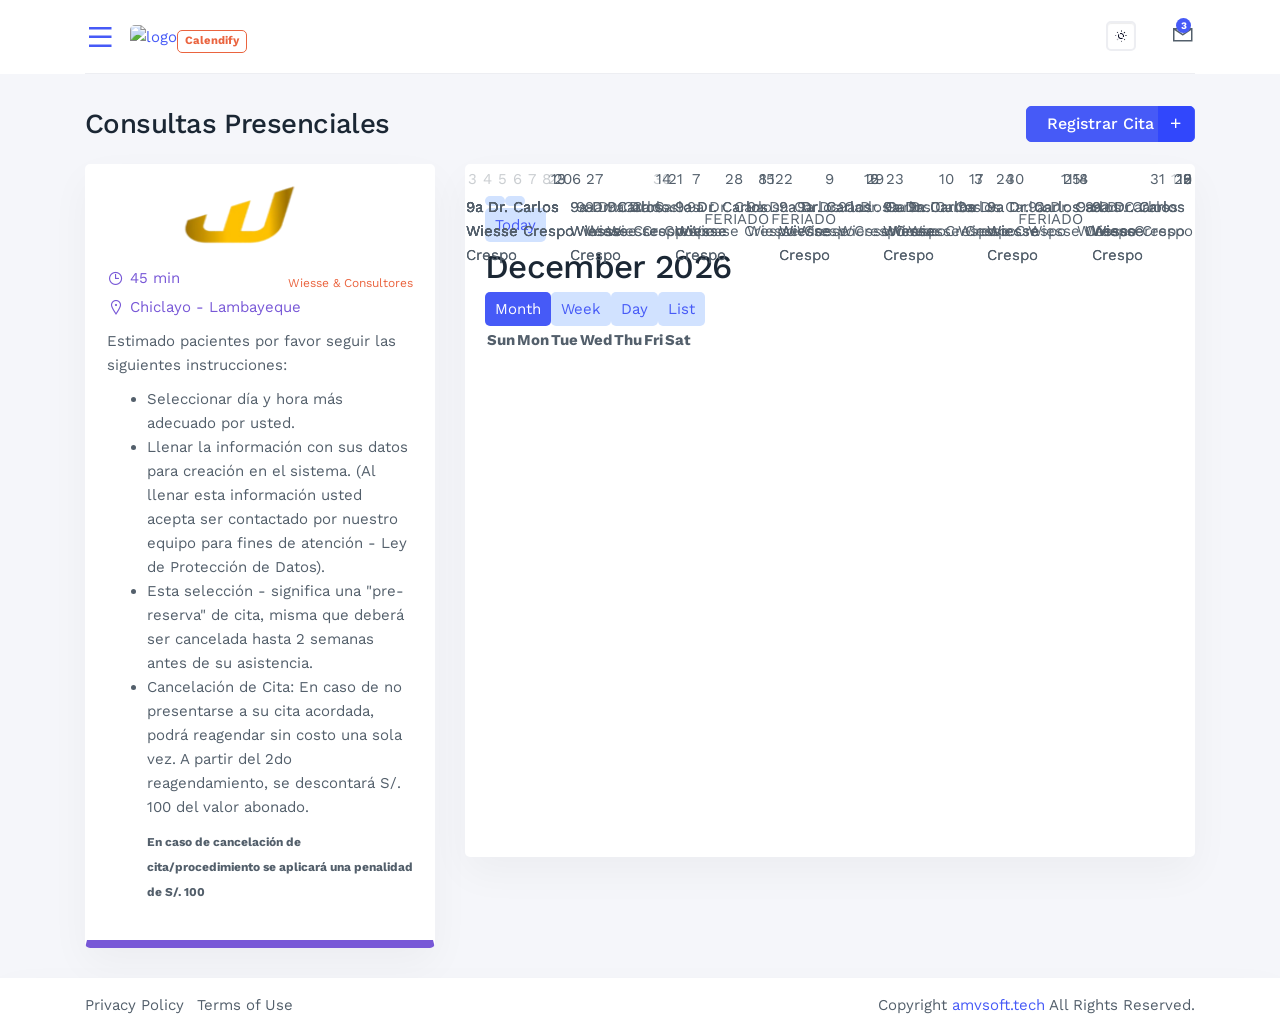
==== index.html @ 8cb06816 "fix citas js" ====
<!doctype html>
<html lang="en">
  <head>
    <meta charset="utf-8">
    <meta name="viewport" content="width=device-width, initial-scale=1, shrink-to-fit=no">
    <link rel="icon" href="data:image/svg+xml,<svg xmlns='http://www.w3.org/2000/svg' viewBox='0 0 100 100'><text y='.9em' font-size='75'>📅</text></svg>" />
    <title>Calendify | Dashboard</title>
    <link rel="stylesheet" href="./css/backend-plugin.min.css">
    <link rel="stylesheet" href="./css/backend.css">
    <link rel="stylesheet" href="./css/all.min.css">
    <link rel="stylesheet" href="./css/line-awesome.min.css">
    <link rel="stylesheet" href="./css/remixicon.css">    
    <link rel='stylesheet' href='./css/main.css' />
    <link rel='stylesheet' href='./css/daygrid_main.css' />
    <link rel='stylesheet' href='./css/timegrid_main.css' />
    <link rel='stylesheet' href='./css/list_main.css' />
    <link rel="stylesheet" href="https://cdn.jsdelivr.net/npm/alertifyjs@1.14.0/build/css/alertify.min.css">
    <link rel="stylesheet" href="https://cdn.jsdelivr.net/npm/alertifyjs@1.14.0/build/css/themes/default.min.css">
  </head>
  <body class="fixed-top-navbar top-nav">
    <div id="loading">
          <div id="loading-center">
          </div>
    </div>

    <div class="wrapper">
        <div id="header-container"></div>
        <div class="content-page">
            <div class="container">
                <div class="row">
                    
                    <div class="col-lg-12 mt-4">
                        <div class="d-flex flex-wrap align-items-center justify-content-between my-schedule mb-3">
                            <div class="d-flex align-items-center justify-content-between"> 
                                <h3>Consultas Presenciales <span id="mes_div"></span></h3>
                            </div>  
                            <div class="create-workform">
                                <a href="#" data-toggle="modal" data-target="#date-event" class="btn btn-primary pr-5 position-relative">Registrar Cita<span class="add-btn"><i class="ri-add-line"></i></span></a>
                            </div>                 
                        </div>

                        <div class="row">
                            <div class="col-lg-4">
                                <div class="card card-block card-stretch card-height">
                                    <div class="card-body rounded event-detail event-detail-info">
                                        <div class="d-flex align-items-center justify-content-between mb-3">
                                            <img src="./images/wiesse.png" class="align-self-start mr-3 img-fluid rounded" alt="#">
                                        </div>
                                        
                                        <small class="float-right mt-1 text-danger">Wiesse & Consultores</small>

                                        <p class="mb-1 text-info"><i class="las la-clock mr-1"></i>45 min</p>
                                        <p class="mb-2 text-info"><i class="las la-map-marker mr-1"></i>Chiclayo - Lambayeque</p>

                                        <p class="mb-2">Estimado pacientes por favor seguir las siguientes instrucciones:
                                            <ul>
                                                <li>Seleccionar día y hora más adecuado por usted.</li>
                                                <li>Llenar la información con sus datos para creación en el sistema. (Al llenar esta información usted acepta ser contactado por nuestro equipo para fines de atención - Ley de Protección de Datos).</li>
                                                <li>Esta selección - significa una "pre-reserva" de cita, misma que deberá ser cancelada hasta 2 semanas antes de su asistencia.</li>
                                                <li class="mb-2">Cancelación de Cita: En caso de no presentarse a su cita acordada, podrá reagendar sin costo una sola vez. A partir del 2do reagendamiento, se descontará S/. 100 del valor abonado.</li>
                                                <small><strong>En caso de cancelación de cita/procedimiento se aplicará una penalidad de S/. 100</strong></small>
                                            </ul>
                                        </p>
                                    </div>
                                </div>
                            </div>

                            <div class="col-lg-8">
                                <div class="card card-block card-stretch">
                                    <div class="card-body">
                                        <div id="calendar1" class="calendar-s"></div>
                                    </div>
                                </div>

                                <div id="calendar-alert" class="mt-2"></div>
                            </div>
                        </div>
                    </div>
                </div>
            </div>

            <div class="modal fade" id="date-event" tabindex="-1" role="dialog" aria-hidden="true">
                <div class="modal-dialog modal-dialog-centered" role="document">
                    <div class="modal-content">
                        <div class="modal-body">
                            <div class="popup text-left">
                                <h5 class="mb-3">Introduzca los detalles</h5>
                                <form action="/" id="submit-schedule">
                                    <div class="content create-workform row">

                                        <div class="col-md-6 mt-0">
                                            <div class="form-group">
                                                <select id="profesional" name="profesional" class="selectpicker form-control" data-style="py-0" required>
                                                    <option>Seleccione profesional..</option>
                                                </select>
                                            </div>
                                        </div>

                                        <div class="col-md-6 mt-0">
                                            <div class="form-group">
                                                <select id="horario" name="horario" class="selectpicker form-control" data-style="py-0" required>
                                                    <option>Seleccione horario..</option>
                                                </select>
                                            </div>
                                        </div>

                                        <div class="col-md-6 mt-0">
                                            <div class="form-group">
                                                <input class="form-control" placeholder="DNI" type="text" name="dni" id="dni" required maxlength="10"/>
                                            </div>
                                        </div>

                                        <div class="col-md-6 mt-0">
                                            <div class="form-group">
                                                <input class="form-control" placeholder="Nombre Completo" type="text" name="nombre" id="nombre" required />
                                            </div>
                                        </div>

                                        <div class="col-md-6 mt-0">
                                            <div class="form-group">
                                                <input class="form-control" placeholder="Email" type="email" name="correo" id="correo" required />
                                            </div>
                                        </div>

                                        <div class="col-md-6 mt-0">
                                            <div class="form-group">
                                                <input class="form-control" placeholder="Teléfono" type="number" name="telefono" id="telefono" required />
                                            </div>
                                        </div>

                                        <div class="col-md-12 mt-0">
                                            <div class="form-group">
                                                <input class="form-control" placeholder="Dirección" type="text" name="direccion" id="direccion" required />
                                            </div>
                                        </div>

                                        <div class="col-md-12 mt-0">
                                            <div class="form-group">
                                                <label class="form-label" for="schedule-start-date">Cuéntenos algo que nos ayude a prepararnos para la reunión</label>
                                                <textarea class="form-control" name="comentario" id="comentario" placeholder="Escribe mensaje aqui" rows="2" cols="4" required></textarea>
                                            </div>
                                        </div>

                                        <div class="col-md-6 mt-0">
                                            <div class="form-group">
                                                <label class="form-label" for="schedule-start-date">Fecha Programada</label>
                                                <input class="form-control date-input" type="date" name="fecha_cita" id="fecha_cita" required />
                                            </div>
                                        </div>

                                        <div class="col-md-12 mt-0">
                                            <div class="d-flex flex-wrap align-items-ceter justify-content-center">
                                                <button class="btn btn-primary mr-4" data-dismiss="modal">Cancel</button>
                                                <button class="btn btn-outline-primary" type="submit">Save</button>
                                            </div>
                                        </div>  
                                    </div>
                                </form>
                            </div>
                        </div>
                    </div>
                </div>
            </div>  
        </div>
    </div>

<div id="footer-container"></div>
<div id="dialogs-container"></div>

<script src="https://cdn.jsdelivr.net/npm/alertifyjs@1.14.0/build/alertify.min.js"></script>
<script src="./js/backend-bundle.min.js"></script>
<script src="./js/customizer.js"></script>
<script src='./js/main.js'></script>
<script src='./js/daygrid_main.js'></script>
<script src='./js/timegrid_main.js'></script>
<script src='./js/list_main.js'></script>
<script src='./js/interaction_main.js'></script>

<script src="./js/layout.js"></script>
<script src="./js/app.js"></script>
</body>
</html>
---- css/daygrid_main.css ----
/* DayGridView
--------------------------------------------------------------------------------------------------*/
/* day row structure */
.fc-dayGridWeek-view .fc-content-skeleton,
.fc-dayGridDay-view .fc-content-skeleton {
  /* there may be week numbers in these views, so no padding-top */
  padding-bottom: 1em;
  /* ensure a space at bottom of cell for user selecting/clicking */
}

.fc-dayGrid-view .fc-body .fc-row {
  min-height: 4em;
  /* ensure that all rows are at least this tall */
}

/* a "rigid" row will take up a constant amount of height because content-skeleton is absolute */
.fc-row.fc-rigid {
  overflow: hidden;
}

.fc-row.fc-rigid .fc-content-skeleton {
  position: absolute;
  top: 0;
  left: 0;
  right: 0;
}

/* week and day number styling */
.fc-day-top.fc-other-month {
  opacity: 0.3;
}

.fc-dayGrid-view .fc-week-number,
.fc-dayGrid-view .fc-day-number {
  padding: 2px;
}

.fc-dayGrid-view th.fc-week-number,
.fc-dayGrid-view th.fc-day-number {
  padding: 0 2px;
  /* column headers can't have as much v space */
}

.fc-ltr .fc-dayGrid-view .fc-day-top .fc-day-number {
  float: right;
}

.fc-rtl .fc-dayGrid-view .fc-day-top .fc-day-number {
  float: left;
}

.fc-ltr .fc-dayGrid-view .fc-day-top .fc-week-number {
  float: left;
  border-radius: 0 0 3px 0;
}

.fc-rtl .fc-dayGrid-view .fc-day-top .fc-week-number {
  float: right;
  border-radius: 0 0 0 3px;
}

.fc-dayGrid-view .fc-day-top .fc-week-number {
  min-width: 1.5em;
  text-align: center;
  background-color: #f2f2f2;
  color: #808080;
}

/* when week/day number have own column */
.fc-dayGrid-view td.fc-week-number {
  text-align: center;
}

.fc-dayGrid-view td.fc-week-number > * {
  /* work around the way we do column resizing and ensure a minimum width */
  display: inline-block;
  min-width: 1.25em;
}
---- css/timegrid_main.css ----
@charset "UTF-8";
/* TimeGridView all-day area
--------------------------------------------------------------------------------------------------*/
.fc-timeGrid-view .fc-day-grid {
  position: relative;
  z-index: 2;
  /* so the "more.." popover will be over the time grid */
}

.fc-timeGrid-view .fc-day-grid .fc-row {
  min-height: 3em;
  /* all-day section will never get shorter than this */
}

.fc-timeGrid-view .fc-day-grid .fc-row .fc-content-skeleton {
  padding-bottom: 1em;
  /* give space underneath events for clicking/selecting days */
}

/* TimeGrid axis running down the side (for both the all-day area and the slot area)
--------------------------------------------------------------------------------------------------*/
.fc .fc-axis {
  /* .fc to overcome default cell styles */
  vertical-align: middle;
  padding: 0 4px;
  white-space: nowrap;
}

.fc-ltr .fc-axis {
  text-align: right;
}

.fc-rtl .fc-axis {
  text-align: left;
}

/* TimeGrid Structure
--------------------------------------------------------------------------------------------------*/
.fc-time-grid-container,
.fc-time-grid {
  /* so slats/bg/content/etc positions get scoped within here */
  position: relative;
  z-index: 1;
}

.fc-time-grid {
  min-height: 100%;
  /* so if height setting is 'auto', .fc-bg stretches to fill height */
}

.fc-time-grid table {
  /* don't put outer borders on slats/bg/content/etc */
  border: 0 hidden transparent;
}

.fc-time-grid > .fc-bg {
  z-index: 1;
}

.fc-time-grid .fc-slats,
.fc-time-grid > hr {
  /* the <hr> TimeGridView injects when grid is shorter than scroller */
  position: relative;
  z-index: 2;
}

.fc-time-grid .fc-content-col {
  position: relative;
  /* because now-indicator lives directly inside */
}

.fc-time-grid .fc-content-skeleton {
  position: absolute;
  z-index: 3;
  top: 0;
  left: 0;
  right: 0;
}

/* divs within a cell within the fc-content-skeleton */
.fc-time-grid .fc-business-container {
  position: relative;
  z-index: 1;
}

.fc-time-grid .fc-bgevent-container {
  position: relative;
  z-index: 2;
}

.fc-time-grid .fc-highlight-container {
  position: relative;
  z-index: 3;
}

.fc-time-grid .fc-event-container {
  position: relative;
  z-index: 4;
}

.fc-time-grid .fc-now-indicator-line {
  z-index: 5;
}

.fc-time-grid .fc-mirror-container {
  /* also is fc-event-container */
  position: relative;
  z-index: 6;
}

/* TimeGrid Slats (lines that run horizontally)
--------------------------------------------------------------------------------------------------*/
.fc-time-grid .fc-slats td {
  height: 1.5em;
  border-bottom: 0;
  /* each cell is responsible for its top border */
}

.fc-time-grid .fc-slats .fc-minor td {
  border-top-style: dotted;
}

/* TimeGrid Highlighting Slots
--------------------------------------------------------------------------------------------------*/
.fc-time-grid .fc-highlight-container {
  /* a div within a cell within the fc-highlight-skeleton */
  position: relative;
  /* scopes the left/right of the fc-highlight to be in the column */
}

.fc-time-grid .fc-highlight {
  position: absolute;
  left: 0;
  right: 0;
  /* top and bottom will be in by JS */
}

/* TimeGrid Event Containment
--------------------------------------------------------------------------------------------------*/
.fc-ltr .fc-time-grid .fc-event-container {
  /* space on the sides of events for LTR (default) */
  margin: 0 2.5% 0 2px;
}

.fc-rtl .fc-time-grid .fc-event-container {
  /* space on the sides of events for RTL */
  margin: 0 2px 0 2.5%;
}

.fc-time-grid .fc-event,
.fc-time-grid .fc-bgevent {
  position: absolute;
  z-index: 1;
  /* scope inner z-index's */
}

.fc-time-grid .fc-bgevent {
  /* background events always span full width */
  left: 0;
  right: 0;
}

/* TimeGrid Event Styling
----------------------------------------------------------------------------------------------------
We use the full "fc-time-grid-event" class instead of using descendants because the event won't
be a descendant of the grid when it is being dragged.
*/
.fc-time-grid-event {
  margin-bottom: 1px;
}

.fc-time-grid-event-inset {
  -webkit-box-shadow: 0px 0px 0px 1px #fff;
  box-shadow: 0px 0px 0px 1px #fff;
}

.fc-time-grid-event.fc-not-start {
  /* events that are continuing from another day */
  /* replace space made by the top border with padding */
  border-top-width: 0;
  padding-top: 1px;
  /* remove top rounded corners */
  border-top-left-radius: 0;
  border-top-right-radius: 0;
}

.fc-time-grid-event.fc-not-end {
  /* replace space made by the top border with padding */
  border-bottom-width: 0;
  padding-bottom: 1px;
  /* remove bottom rounded corners */
  border-bottom-left-radius: 0;
  border-bottom-right-radius: 0;
}

.fc-time-grid-event .fc-content {
  overflow: hidden;
  max-height: 100%;
}

.fc-time-grid-event .fc-time,
.fc-time-grid-event .fc-title {
  padding: 0 1px;
}

.fc-time-grid-event .fc-time {
  font-size: 0.85em;
  white-space: nowrap;
}

/* short mode, where time and title are on the same line */
.fc-time-grid-event.fc-short .fc-content {
  /* don't wrap to second line (now that contents will be inline) */
  white-space: nowrap;
}

.fc-time-grid-event.fc-short .fc-time,
.fc-time-grid-event.fc-short .fc-title {
  /* put the time and title on the same line */
  display: inline-block;
  vertical-align: top;
}

.fc-time-grid-event.fc-short .fc-time span {
  display: none;
  /* don't display the full time text... */
}

.fc-time-grid-event.fc-short .fc-time:before {
  content: attr(data-start);
  /* ...instead, display only the start time */
}

.fc-time-grid-event.fc-short .fc-time:after {
  content: " - ";
  /* seperate with a dash, wrapped in nbsp's */
}

.fc-time-grid-event.fc-short .fc-title {
  font-size: 0.85em;
  /* make the title text the same size as the time */
  padding: 0;
  /* undo padding from above */
}

/* resizer (cursor device) */
.fc-time-grid-event.fc-allow-mouse-resize .fc-resizer {
  left: 0;
  right: 0;
  bottom: 0;
  height: 8px;
  overflow: hidden;
  line-height: 8px;
  font-size: 11px;
  font-family: monospace;
  text-align: center;
  cursor: s-resize;
}

.fc-time-grid-event.fc-allow-mouse-resize .fc-resizer:after {
  content: "=";
}

/* resizer (touch device) */
.fc-time-grid-event.fc-selected .fc-resizer {
  /* 10x10 dot */
  border-radius: 5px;
  border-width: 1px;
  width: 8px;
  height: 8px;
  border-style: solid;
  border-color: inherit;
  background: #fff;
  /* horizontally center */
  left: 50%;
  margin-left: -5px;
  /* center on the bottom edge */
  bottom: -5px;
}

/* Now Indicator
--------------------------------------------------------------------------------------------------*/
.fc-time-grid .fc-now-indicator-line {
  border-top-width: 1px;
  left: 0;
  right: 0;
}

/* arrow on axis */
.fc-time-grid .fc-now-indicator-arrow {
  margin-top: -5px;
  /* vertically center on top coordinate */
}

.fc-ltr .fc-time-grid .fc-now-indicator-arrow {
  left: 0;
  /* triangle pointing right... */
  border-width: 5px 0 5px 6px;
  border-top-color: transparent;
  border-bottom-color: transparent;
}

.fc-rtl .fc-time-grid .fc-now-indicator-arrow {
  right: 0;
  /* triangle pointing left... */
  border-width: 5px 6px 5px 0;
  border-top-color: transparent;
  border-bottom-color: transparent;
}
---- css/list_main.css ----
/* List View
--------------------------------------------------------------------------------------------------*/
/* possibly reusable */
.fc-event-dot {
  display: inline-block;
  width: 10px;
  height: 10px;
  border-radius: 5px;
}

/* view wrapper */
.fc-rtl .fc-list-view {
  direction: rtl;
  /* unlike core views, leverage browser RTL */
}

.fc-list-view {
  border-width: 1px;
  border-style: solid;
}

/* table resets */
.fc .fc-list-table {
  table-layout: auto;
  /* for shrinkwrapping cell content */
}

.fc-list-table td {
  border-width: 1px 0 0;
  padding: 8px 14px;
}

.fc-list-table tr:first-child td {
  border-top-width: 0;
}

/* day headings with the list */
.fc-list-heading {
  border-bottom-width: 1px;
}

.fc-list-heading td {
  font-weight: bold;
}

.fc-ltr .fc-list-heading-main {
  float: left;
}

.fc-ltr .fc-list-heading-alt {
  float: right;
}

.fc-rtl .fc-list-heading-main {
  float: right;
}

.fc-rtl .fc-list-heading-alt {
  float: left;
}

/* event list items */
.fc-list-item.fc-has-url {
  cursor: pointer;
  /* whole row will be clickable */
}

.fc-list-item-marker,
.fc-list-item-time {
  white-space: nowrap;
  width: 1px;
}

/* make the dot closer to the event title */
.fc-ltr .fc-list-item-marker {
  padding-right: 0;
}

.fc-rtl .fc-list-item-marker {
  padding-left: 0;
}

.fc-list-item-title a {
  /* every event title cell has an <a> tag */
  text-decoration: none;
  color: inherit;
}

.fc-list-item-title a[href]:hover {
  /* hover effect only on titles with hrefs */
  text-decoration: underline;
}

/* message when no events */
.fc-list-empty-wrap2 {
  position: absolute;
  top: 0;
  left: 0;
  right: 0;
  bottom: 0;
}

.fc-list-empty-wrap1 {
  width: 100%;
  height: 100%;
  display: table;
}

.fc-list-empty {
  display: table-cell;
  vertical-align: middle;
  text-align: center;
}

.fc-unthemed .fc-list-empty {
  /* theme will provide own background */
  background-color: #eee;
}
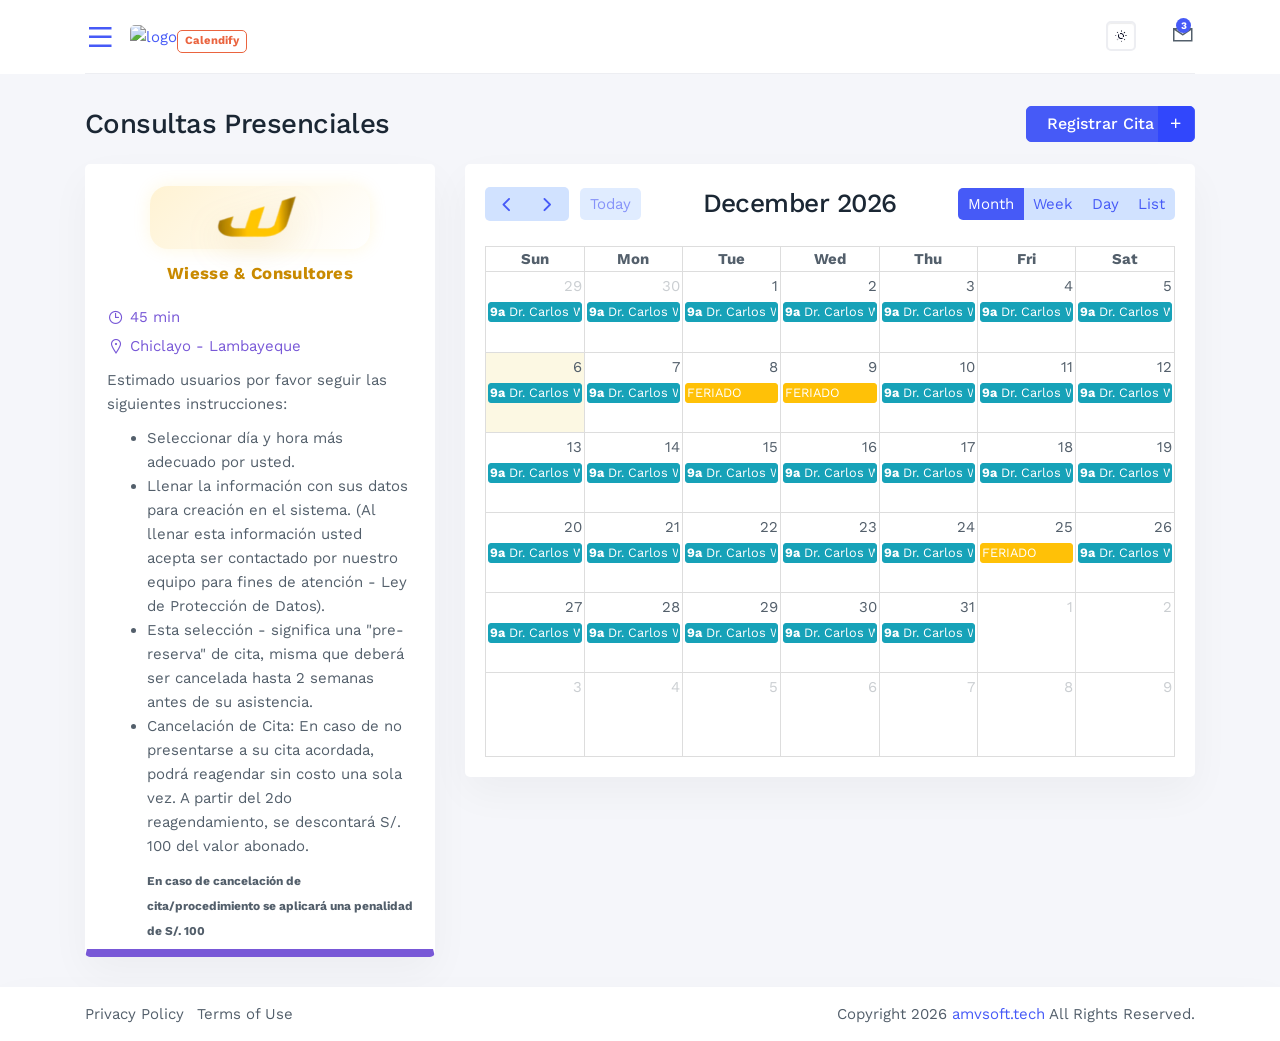
==== commit 3557160a: "fix citas" ====
--- a/index.html
+++ b/index.html
@@ -41,18 +41,22 @@
 
                         <div class="row">
                             <div class="col-lg-4">
-                                <div class="card card-block card-stretch card-height">
+                                <div class="card card-block card-stretch card-height wiesse-card">
                                     <div class="card-body rounded event-detail event-detail-info">
-                                        <div class="d-flex align-items-center justify-content-between mb-3">
-                                            <img src="./images/wiesse.png" class="align-self-start mr-3 img-fluid rounded" alt="#">
+                                        <div class="wiesse-logo-wrap">
+                                            <div class="wiesse-image-frame">
+                                                <img src="./images/wiesse.png" alt="Wiesse" class="img-fluid rounded">
+                                            </div>
                                         </div>
-                                        
-                                        <small class="float-right mt-1 text-danger">Wiesse & Consultores</small>
 
-                                        <p class="mb-1 text-info"><i class="las la-clock mr-1"></i>45 min</p>
-                                        <p class="mb-2 text-info"><i class="las la-map-marker mr-1"></i>Chiclayo - Lambayeque</p>
+                                        <div class="wiesse-brand">Wiesse & Consultores</div>
 
-                                        <p class="mb-2">Estimado pacientes por favor seguir las siguientes instrucciones:
+                                        <div class="wiesse-meta mt-3">
+                                            <p class="mb-1 text-info"><i class="las la-clock mr-1"></i>45 min</p>
+                                            <p class="mb-2 text-info"><i class="las la-map-marker mr-1"></i>Chiclayo - Lambayeque</p>
+                                        </div>
+
+                                        <p class="mb-2">Estimado usuarios por favor seguir las siguientes instrucciones:
                                             <ul>
                                                 <li>Seleccionar día y hora más adecuado por usted.</li>
                                                 <li>Llenar la información con sus datos para creación en el sistema. (Al llenar esta información usted acepta ser contactado por nuestro equipo para fines de atención - Ley de Protección de Datos).</li>
--- a/css/main.css
+++ b/css/main.css
@@ -0,0 +1,1110 @@
+.wiesse-card {
+  max-width: 360px;
+  margin: 0 auto;
+}
+
+.wiesse-logo-wrap {
+  display: flex;
+  justify-content: center;
+  align-items: center;
+  width: 100%;
+}
+
+.wiesse-image-frame {
+  position: relative;
+  width: min(100%, 220px);
+  padding: 10px 12px;
+  border-radius: 18px;
+  background: linear-gradient(135deg, rgba(255, 214, 110, 0.30), rgba(255, 255, 255, 0.04));
+  box-shadow: 0 0 18px rgba(255, 196, 0, 0.12);
+}
+
+.wiesse-image-frame img {
+  position: relative;
+  z-index: 1;
+  display: block;
+  width: 100%;
+  height: auto;
+  border-radius: 12px;
+  filter: drop-shadow(0 10px 16px rgba(196, 135, 0, 0.18)) brightness(1.02);
+}
+
+.wiesse-brand {
+  display: block;
+  width: 100%;
+  margin-top: 12px;
+  text-align: center;
+  font-size: 1.05rem;
+  font-weight: 700;
+  letter-spacing: 0.02em;
+  color: #c98a00;
+}
+
+.wiesse-meta {
+  text-align: left;
+}
+
+.wiesse-meta p {
+  margin-bottom: 0.5rem;
+}
+
+@media (min-width: 1300px) {
+  .iq-top-navbar .iq-navbar-custom .wrapper-menu {
+    display: inline-flex !important;
+    align-items: center;
+    justify-content: center;
+  }
+}
+
+.fc {
+  direction: ltr;
+  text-align: left;
+}
+
+.fc-rtl {
+  text-align: right;
+}
+
+body .fc {
+  /* extra precedence to overcome jqui */
+  font-size: 1em;
+}
+
+/* Colors
+--------------------------------------------------------------------------------------------------*/
+.fc-highlight {
+  /* when user is selecting cells */
+  background: #bce8f1;
+  opacity: 0.3;
+}
+
+.fc-bgevent {
+  /* default look for background events */
+  background: #8fdf82;
+  opacity: 0.3;
+}
+
+.fc-nonbusiness {
+  /* default look for non-business-hours areas */
+  /* will inherit .fc-bgevent's styles */
+  background: #d7d7d7;
+}
+
+/* Popover
+--------------------------------------------------------------------------------------------------*/
+.fc-popover {
+  position: absolute;
+  box-shadow: 0 2px 6px rgba(0, 0, 0, 0.15);
+}
+
+.fc-popover .fc-header {
+  /* TODO: be more consistent with fc-head/fc-body */
+  display: flex;
+  flex-direction: row;
+  justify-content: space-between;
+  align-items: center;
+  padding: 2px 4px;
+}
+
+.fc-rtl .fc-popover .fc-header {
+  flex-direction: row-reverse;
+}
+
+.fc-popover .fc-header .fc-title {
+  margin: 0 2px;
+}
+
+.fc-popover .fc-header .fc-close {
+  cursor: pointer;
+  opacity: 0.65;
+  font-size: 1.1em;
+}
+
+/* Misc Reusable Components
+--------------------------------------------------------------------------------------------------*/
+.fc-divider {
+  border-style: solid;
+  border-width: 1px;
+}
+
+hr.fc-divider {
+  height: 0;
+  margin: 0;
+  padding: 0 0 2px;
+  /* height is unreliable across browsers, so use padding */
+  border-width: 1px 0;
+}
+
+.fc-bg,
+.fc-bgevent-skeleton,
+.fc-highlight-skeleton,
+.fc-mirror-skeleton {
+  /* these element should always cling to top-left/right corners */
+  position: absolute;
+  top: 0;
+  left: 0;
+  right: 0;
+}
+
+.fc-bg {
+  bottom: 0;
+  /* strech bg to bottom edge */
+}
+
+.fc-bg table {
+  height: 100%;
+  /* strech bg to bottom edge */
+}
+
+/* Tables
+--------------------------------------------------------------------------------------------------*/
+.fc table {
+  width: 100%;
+  box-sizing: border-box;
+  /* fix scrollbar issue in firefox */
+  table-layout: fixed;
+  border-collapse: collapse;
+  border-spacing: 0;
+  font-size: 1em;
+  /* normalize cross-browser */
+}
+
+.fc th {
+  text-align: center;
+}
+
+.fc th,
+.fc td {
+  border-style: solid;
+  border-width: 1px;
+  padding: 0;
+  vertical-align: top;
+}
+
+.fc td.fc-today {
+  border-style: double;
+  /* overcome neighboring borders */
+}
+
+/* Internal Nav Links
+--------------------------------------------------------------------------------------------------*/
+a[data-goto] {
+  cursor: pointer;
+}
+
+a[data-goto]:hover {
+  text-decoration: underline;
+}
+
+/* Fake Table Rows
+--------------------------------------------------------------------------------------------------*/
+.fc .fc-row {
+  /* extra precedence to overcome themes forcing a 1px border */
+  /* no visible border by default. but make available if need be (scrollbar width compensation) */
+  border-style: solid;
+  border-width: 0;
+}
+
+.fc-row table {
+  /* don't put left/right border on anything within a fake row.
+     the outer tbody will worry about this */
+  border-left: 0 hidden transparent;
+  border-right: 0 hidden transparent;
+  /* no bottom borders on rows */
+  border-bottom: 0 hidden transparent;
+}
+
+.fc-row:first-child table {
+  border-top: 0 hidden transparent;
+  /* no top border on first row */
+}
+
+/* Day Row (used within the header and the DayGrid)
+--------------------------------------------------------------------------------------------------*/
+.fc-row {
+  position: relative;
+}
+
+.fc-row .fc-bg {
+  z-index: 1;
+}
+
+/* highlighting cells & background event skeleton */
+.fc-row .fc-bgevent-skeleton,
+.fc-row .fc-highlight-skeleton {
+  bottom: 0;
+  /* stretch skeleton to bottom of row */
+}
+
+.fc-row .fc-bgevent-skeleton table,
+.fc-row .fc-highlight-skeleton table {
+  height: 100%;
+  /* stretch skeleton to bottom of row */
+}
+
+.fc-row .fc-highlight-skeleton td,
+.fc-row .fc-bgevent-skeleton td {
+  border-color: transparent;
+}
+
+.fc-row .fc-bgevent-skeleton {
+  z-index: 2;
+}
+
+.fc-row .fc-highlight-skeleton {
+  z-index: 3;
+}
+
+/*
+row content (which contains day/week numbers and events) as well as "mirror" (which contains
+temporary rendered events).
+*/
+.fc-row .fc-content-skeleton {
+  position: relative;
+  z-index: 4;
+  padding-bottom: 2px;
+  /* matches the space above the events */
+}
+
+.fc-row .fc-mirror-skeleton {
+  z-index: 5;
+}
+
+.fc .fc-row .fc-content-skeleton table,
+.fc .fc-row .fc-content-skeleton td,
+.fc .fc-row .fc-mirror-skeleton td {
+  /* see-through to the background below */
+  /* extra precedence to prevent theme-provided backgrounds */
+  background: none;
+  /* in case <td>s are globally styled */
+  border-color: transparent;
+}
+
+.fc-row .fc-content-skeleton td,
+.fc-row .fc-mirror-skeleton td {
+  /* don't put a border between events and/or the day number */
+  border-bottom: 0;
+}
+
+.fc-row .fc-content-skeleton tbody td,
+.fc-row .fc-mirror-skeleton tbody td {
+  /* don't put a border between event cells */
+  border-top: 0;
+}
+
+/* Scrolling Container
+--------------------------------------------------------------------------------------------------*/
+.fc-scroller {
+  -webkit-overflow-scrolling: touch;
+}
+
+/* TODO: move to timegrid/daygrid */
+.fc-scroller > .fc-day-grid,
+.fc-scroller > .fc-time-grid {
+  position: relative;
+  /* re-scope all positions */
+  width: 100%;
+  /* hack to force re-sizing this inner element when scrollbars appear/disappear */
+}
+
+/* Global Event Styles
+--------------------------------------------------------------------------------------------------*/
+.fc-event {
+  position: relative;
+  /* for resize handle and other inner positioning */
+  display: block;
+  /* make the <a> tag block */
+  font-size: 0.85em;
+  line-height: 1.4;
+  border-radius: 3px;
+  border: 1px solid #3788d8;
+  color: #ffffff !important;
+}
+
+.fc-event,
+.fc-event-dot {
+  background-color: #3788d8;
+  /* default BACKGROUND color */
+}
+
+.fc-event,
+.fc-event:hover {
+  color: #fff;
+  /* default TEXT color */
+  text-decoration: none;
+  /* if <a> has an href */
+}
+
+.fc-event[href],
+.fc-event.fc-draggable {
+  cursor: pointer;
+  /* give events with links and draggable events a hand mouse pointer */
+}
+
+.fc-not-allowed,
+.fc-not-allowed .fc-event {
+  /* to override an event's custom cursor */
+  cursor: not-allowed;
+}
+
+.fc-event .fc-content {
+  position: relative;
+  z-index: 2;
+}
+
+/* resizer (cursor AND touch devices) */
+.fc-event .fc-resizer {
+  position: absolute;
+  z-index: 4;
+}
+
+/* resizer (touch devices) */
+.fc-event .fc-resizer {
+  display: none;
+}
+
+.fc-event.fc-allow-mouse-resize .fc-resizer,
+.fc-event.fc-selected .fc-resizer {
+  /* only show when hovering or selected (with touch) */
+  display: block;
+}
+
+/* hit area */
+.fc-event.fc-selected .fc-resizer:before {
+  /* 40x40 touch area */
+  content: "";
+  position: absolute;
+  z-index: 9999;
+  /* user of this util can scope within a lower z-index */
+  top: 50%;
+  left: 50%;
+  width: 40px;
+  height: 40px;
+  margin-left: -20px;
+  margin-top: -20px;
+}
+
+/* Event Selection (only for touch devices)
+--------------------------------------------------------------------------------------------------*/
+.fc-event.fc-selected {
+  z-index: 9999 !important;
+  /* overcomes inline z-index */
+  box-shadow: 0 2px 5px rgba(0, 0, 0, 0.2);
+}
+
+.fc-event.fc-selected:after {
+  content: "";
+  position: absolute;
+  z-index: 1;
+  /* same z-index as fc-bg, behind text */
+  /* overcome the borders */
+  top: -1px;
+  right: -1px;
+  bottom: -1px;
+  left: -1px;
+  /* darkening effect */
+  background: #000;
+  opacity: 0.25;
+}
+
+/* Event Dragging
+--------------------------------------------------------------------------------------------------*/
+.fc-event.fc-dragging.fc-selected {
+  box-shadow: 0 2px 7px rgba(0, 0, 0, 0.3);
+}
+
+.fc-event.fc-dragging:not(.fc-selected) {
+  opacity: 0.75;
+}
+
+/* Horizontal Events
+--------------------------------------------------------------------------------------------------*/
+/* bigger touch area when selected */
+.fc-h-event.fc-selected:before {
+  content: "";
+  position: absolute;
+  z-index: 3;
+  /* below resizers */
+  top: -10px;
+  bottom: -10px;
+  left: 0;
+  right: 0;
+}
+
+/* events that are continuing to/from another week. kill rounded corners and butt up against edge */
+.fc-ltr .fc-h-event.fc-not-start,
+.fc-rtl .fc-h-event.fc-not-end {
+  margin-left: 0;
+  border-left-width: 0;
+  padding-left: 1px;
+  /* replace the border with padding */
+  border-top-left-radius: 0;
+  border-bottom-left-radius: 0;
+}
+
+.fc-ltr .fc-h-event.fc-not-end,
+.fc-rtl .fc-h-event.fc-not-start {
+  margin-right: 0;
+  border-right-width: 0;
+  padding-right: 1px;
+  /* replace the border with padding */
+  border-top-right-radius: 0;
+  border-bottom-right-radius: 0;
+}
+
+/* resizer (cursor AND touch devices) */
+/* left resizer  */
+.fc-ltr .fc-h-event .fc-start-resizer,
+.fc-rtl .fc-h-event .fc-end-resizer {
+  cursor: w-resize;
+  left: -1px;
+  /* overcome border */
+}
+
+/* right resizer */
+.fc-ltr .fc-h-event .fc-end-resizer,
+.fc-rtl .fc-h-event .fc-start-resizer {
+  cursor: e-resize;
+  right: -1px;
+  /* overcome border */
+}
+
+/* resizer (mouse devices) */
+.fc-h-event.fc-allow-mouse-resize .fc-resizer {
+  width: 7px;
+  top: -1px;
+  /* overcome top border */
+  bottom: -1px;
+  /* overcome bottom border */
+}
+
+/* resizer (touch devices) */
+.fc-h-event.fc-selected .fc-resizer {
+  /* 8x8 little dot */
+  border-radius: 4px;
+  border-width: 1px;
+  width: 6px;
+  height: 6px;
+  border-style: solid;
+  border-color: inherit;
+  background: #fff;
+  /* vertically center */
+  top: 50%;
+  margin-top: -4px;
+}
+
+/* left resizer  */
+.fc-ltr .fc-h-event.fc-selected .fc-start-resizer,
+.fc-rtl .fc-h-event.fc-selected .fc-end-resizer {
+  margin-left: -4px;
+  /* centers the 8x8 dot on the left edge */
+}
+
+/* right resizer */
+.fc-ltr .fc-h-event.fc-selected .fc-end-resizer,
+.fc-rtl .fc-h-event.fc-selected .fc-start-resizer {
+  margin-right: -4px;
+  /* centers the 8x8 dot on the right edge */
+}
+
+/* DayGrid events
+----------------------------------------------------------------------------------------------------
+We use the full "fc-day-grid-event" class instead of using descendants because the event won't
+be a descendant of the grid when it is being dragged.
+*/
+.fc-day-grid-event {
+  margin: 1px 2px 0;
+  /* spacing between events and edges */
+  padding: 0 1px;
+}
+
+tr:first-child > td > .fc-day-grid-event {
+  margin-top: 2px;
+  /* a little bit more space before the first event */
+}
+
+.fc-mirror-skeleton tr:first-child > td > .fc-day-grid-event {
+  margin-top: 0;
+  /* except for mirror skeleton */
+}
+
+.fc-day-grid-event .fc-content {
+  /* force events to be one-line tall */
+  white-space: nowrap;
+  overflow: hidden;
+}
+
+.fc-day-grid-event .fc-time {
+  font-weight: bold;
+}
+
+/* resizer (cursor devices) */
+/* left resizer  */
+.fc-ltr .fc-day-grid-event.fc-allow-mouse-resize .fc-start-resizer,
+.fc-rtl .fc-day-grid-event.fc-allow-mouse-resize .fc-end-resizer {
+  margin-left: -2px;
+  /* to the day cell's edge */
+}
+
+/* right resizer */
+.fc-ltr .fc-day-grid-event.fc-allow-mouse-resize .fc-end-resizer,
+.fc-rtl .fc-day-grid-event.fc-allow-mouse-resize .fc-start-resizer {
+  margin-right: -2px;
+  /* to the day cell's edge */
+}
+
+/* Event Limiting
+--------------------------------------------------------------------------------------------------*/
+/* "more" link that represents hidden events */
+a.fc-more {
+  margin: 1px 3px;
+  font-size: 0.85em;
+  cursor: pointer;
+  text-decoration: none;
+}
+
+a.fc-more:hover {
+  text-decoration: underline;
+}
+
+.fc-limited {
+  /* rows and cells that are hidden because of a "more" link */
+  display: none;
+}
+
+/* popover that appears when "more" link is clicked */
+.fc-day-grid .fc-row {
+  z-index: 1;
+  /* make the "more" popover one higher than this */
+}
+
+.fc-more-popover {
+  z-index: 2;
+  width: 220px;
+}
+
+.fc-more-popover .fc-event-container {
+  padding: 10px;
+}
+
+/* Now Indicator
+--------------------------------------------------------------------------------------------------*/
+.fc-now-indicator {
+  position: absolute;
+  border: 0 solid red;
+}
+
+/* Utilities
+--------------------------------------------------------------------------------------------------*/
+.fc-unselectable {
+  -webkit-user-select: none;
+  -khtml-user-select: none;
+  -moz-user-select: none;
+  -ms-user-select: none;
+  user-select: none;
+  -webkit-touch-callout: none;
+  -webkit-tap-highlight-color: rgba(0, 0, 0, 0);
+}
+
+/*
+TODO: more distinction between this file and common.css
+*/
+/* Colors
+--------------------------------------------------------------------------------------------------*/
+.fc-unthemed th,
+.fc-unthemed td,
+.fc-unthemed thead,
+.fc-unthemed tbody,
+.fc-unthemed .fc-divider,
+.fc-unthemed .fc-row,
+.fc-unthemed .fc-content,
+.fc-unthemed .fc-popover,
+.fc-unthemed .fc-list-view,
+.fc-unthemed .fc-list-heading td {
+  border-color: #ddd;
+}
+
+.fc-unthemed .fc-popover {
+  background-color: #fff;
+}
+
+.fc-unthemed .fc-divider,
+.fc-unthemed .fc-popover .fc-header,
+.fc-unthemed .fc-list-heading td {
+  background: #eee;
+}
+
+.fc-unthemed td.fc-today {
+  background: #fcf8e3;
+}
+
+.fc-unthemed .fc-disabled-day {
+  background: #d7d7d7;
+  opacity: 0.3;
+}
+
+/* Icons
+--------------------------------------------------------------------------------------------------
+from https://feathericons.com/ and built with IcoMoon
+*/
+@font-face {
+  font-family: "fcicons";
+  src: url("[data-uri]") format("truetype");
+  font-weight: normal;
+  font-style: normal;
+}
+.fc-icon {
+  /* use !important to prevent issues with browser extensions that change fonts */
+  font-family: "fcicons" !important;
+  speak: none;
+  font-style: normal;
+  font-weight: normal;
+  font-variant: normal;
+  text-transform: none;
+  line-height: 1;
+  /* Better Font Rendering =========== */
+  -webkit-font-smoothing: antialiased;
+  -moz-osx-font-smoothing: grayscale;
+}
+
+.fc-icon-chevron-left:before {
+  content: "";
+}
+
+.fc-icon-chevron-right:before {
+  content: "";
+}
+
+.fc-icon-chevrons-left:before {
+  content: "";
+}
+
+.fc-icon-chevrons-right:before {
+  content: "";
+}
+
+.fc-icon-minus-square:before {
+  content: "";
+}
+
+.fc-icon-plus-square:before {
+  content: "";
+}
+
+.fc-icon-x:before {
+  content: "";
+}
+
+.fc-icon {
+  display: inline-block;
+  width: 1em;
+  height: 1em;
+  text-align: center;
+}
+
+/* Buttons
+--------------------------------------------------------------------------------------------------
+Lots taken from Flatly (MIT): https://bootswatch.com/4/flatly/bootstrap.css
+*/
+/* reset */
+.fc-button {
+  border-radius: 0;
+  overflow: visible;
+  text-transform: none;
+  margin: 0;
+  font-family: inherit;
+  font-size: inherit;
+  line-height: inherit;
+}
+
+.fc-button:focus {
+  outline: 1px dotted;
+  outline: 5px auto -webkit-focus-ring-color;
+}
+
+.fc-button {
+  -webkit-appearance: button;
+}
+
+.fc-button:not(:disabled) {
+  cursor: pointer;
+}
+
+.fc-button::-moz-focus-inner {
+  padding: 0;
+  border-style: none;
+}
+
+/* theme */
+.fc-button {
+  display: inline-block;
+  font-weight: 400;
+  color: #212529;
+  text-align: center;
+  vertical-align: middle;
+  -webkit-user-select: none;
+  -moz-user-select: none;
+  -ms-user-select: none;
+  user-select: none;
+  background-color: transparent;
+  border: 1px solid transparent;
+  padding: 0.4em 0.65em;
+  font-size: 1em;
+  line-height: 1.5;
+  border-radius: 0.25em;
+}
+
+.fc-button:hover {
+  color: #212529;
+  text-decoration: none;
+}
+
+.fc-button:focus {
+  outline: 0;
+  -webkit-box-shadow: 0 0 0 0.2rem rgba(44, 62, 80, 0.25);
+  box-shadow: 0 0 0 0.2rem rgba(44, 62, 80, 0.25);
+}
+
+.fc-button:disabled {
+  opacity: 0.65;
+}
+
+/* "primary" coloring */
+.fc-button-primary {
+  color: #fff;
+  background-color: #2C3E50;
+  border-color: #2C3E50;
+}
+
+.fc-button-primary:hover {
+  color: #fff;
+  background-color: #1e2b37;
+  border-color: #1a252f;
+}
+
+.fc-button-primary:focus {
+  -webkit-box-shadow: none;
+  box-shadow: none;
+}
+
+.fc-button-primary:disabled {
+  color: #fff;
+  background-color: #2C3E50;
+  border-color: #2C3E50;
+}
+
+.fc-button-primary:not(:disabled):active,
+.fc-button-primary:not(:disabled).fc-button-active {
+  color: #fff;
+  background-color: #1a252f;
+  border-color: #151e27;
+}
+
+.fc-button-primary:not(:disabled):active:focus,
+.fc-button-primary:not(:disabled).fc-button-active:focus {
+  -webkit-box-shadow: none;
+  box-shadow: none;
+}
+
+/* icons within buttons */
+.fc-button .fc-icon {
+  vertical-align: middle;
+  font-size: 1.5em;
+}
+
+/* Buttons Groups
+--------------------------------------------------------------------------------------------------*/
+.fc-button-group {
+  position: relative;
+  display: -webkit-inline-box;
+  display: -ms-inline-flexbox;
+  display: inline-flex;
+  vertical-align: middle;
+}
+
+.fc-button-group > .fc-button {
+  position: relative;
+  -webkit-box-flex: 1;
+  -ms-flex: 1 1 auto;
+  flex: 1 1 auto;
+}
+
+.fc-button-group > .fc-button:hover {
+  z-index: 1;
+}
+
+.fc-button-group > .fc-button:focus,
+.fc-button-group > .fc-button:active,
+.fc-button-group > .fc-button.fc-button-active {
+  z-index: 1;
+}
+
+.fc-button-group > .fc-button:not(:first-child) {
+  margin-left: -1px;
+}
+
+.fc-button-group > .fc-button:not(:last-child) {
+  border-top-right-radius: 0;
+  border-bottom-right-radius: 0;
+}
+
+.fc-button-group > .fc-button:not(:first-child) {
+  border-top-left-radius: 0;
+  border-bottom-left-radius: 0;
+}
+
+/* Popover
+--------------------------------------------------------------------------------------------------*/
+.fc-unthemed .fc-popover {
+  border-width: 1px;
+  border-style: solid;
+}
+
+/* List View
+--------------------------------------------------------------------------------------------------*/
+.fc-unthemed .fc-list-item:hover td {
+  background-color: #f5f5f5;
+}
+
+/* Toolbar
+--------------------------------------------------------------------------------------------------*/
+.fc-toolbar {
+  display: flex;
+  justify-content: space-between;
+  align-items: center;
+}
+
+.fc-toolbar.fc-header-toolbar {
+  margin-bottom: 1.5em;
+}
+
+.fc-toolbar.fc-footer-toolbar {
+  margin-top: 1.5em;
+}
+
+/* inner content */
+.fc-toolbar > * > :not(:first-child) {
+  margin-left: 0.75em;
+}
+
+.fc-toolbar h2 {
+  font-size: 1.75em;
+  margin: 0;
+}
+
+/* View Structure
+--------------------------------------------------------------------------------------------------*/
+.fc-view-container {
+  position: relative;
+}
+
+/* undo twitter bootstrap's box-sizing rules. normalizes positioning techniques */
+/* don't do this for the toolbar because we'll want bootstrap to style those buttons as some pt */
+.fc-view-container *,
+.fc-view-container *:before,
+.fc-view-container *:after {
+  -webkit-box-sizing: content-box;
+  -moz-box-sizing: content-box;
+  box-sizing: content-box;
+}
+
+.fc-view,
+.fc-view > table {
+  /* so dragged elements can be above the view's main element */
+  position: relative;
+  z-index: 1;
+}
+
+@media print {
+  .fc {
+    max-width: 100% !important;
+  }
+
+  /* Global Event Restyling
+  --------------------------------------------------------------------------------------------------*/
+  .fc-event {
+    background: #fff !important;
+    color: #000 !important;
+    page-break-inside: avoid;
+  }
+
+  .fc-event .fc-resizer {
+    display: none;
+  }
+
+  /* Table & Day-Row Restyling
+  --------------------------------------------------------------------------------------------------*/
+  .fc th,
+.fc td,
+.fc hr,
+.fc thead,
+.fc tbody,
+.fc-row {
+    border-color: #ccc !important;
+    background: #fff !important;
+  }
+
+  /* kill the overlaid, absolutely-positioned components */
+  /* common... */
+  .fc-bg,
+.fc-bgevent-skeleton,
+.fc-highlight-skeleton,
+.fc-mirror-skeleton,
+.fc-bgevent-container,
+.fc-business-container,
+.fc-highlight-container,
+.fc-mirror-container {
+    display: none;
+  }
+
+  /* don't force a min-height on rows (for DayGrid) */
+  .fc tbody .fc-row {
+    height: auto !important;
+    /* undo height that JS set in distributeHeight */
+    min-height: 0 !important;
+    /* undo the min-height from each view's specific stylesheet */
+  }
+
+  .fc tbody .fc-row .fc-content-skeleton {
+    position: static;
+    /* undo .fc-rigid */
+    padding-bottom: 0 !important;
+    /* use a more border-friendly method for this... */
+  }
+
+  .fc tbody .fc-row .fc-content-skeleton tbody tr:last-child td {
+    /* only works in newer browsers */
+    padding-bottom: 1em;
+    /* ...gives space within the skeleton. also ensures min height in a way */
+  }
+
+  .fc tbody .fc-row .fc-content-skeleton table {
+    /* provides a min-height for the row, but only effective for IE, which exaggerates this value,
+       making it look more like 3em. for other browers, it will already be this tall */
+    height: 1em;
+  }
+
+  /* Undo month-view event limiting. Display all events and hide the "more" links
+  --------------------------------------------------------------------------------------------------*/
+  .fc-more-cell,
+.fc-more {
+    display: none !important;
+  }
+
+  .fc tr.fc-limited {
+    display: table-row !important;
+  }
+
+  .fc td.fc-limited {
+    display: table-cell !important;
+  }
+
+  .fc-popover {
+    display: none;
+    /* never display the "more.." popover in print mode */
+  }
+
+  /* TimeGrid Restyling
+  --------------------------------------------------------------------------------------------------*/
+  /* undo the min-height 100% trick used to fill the container's height */
+  .fc-time-grid {
+    min-height: 0 !important;
+  }
+
+  /* don't display the side axis at all ("all-day" and time cells) */
+  .fc-timeGrid-view .fc-axis {
+    display: none;
+  }
+
+  /* don't display the horizontal lines */
+  .fc-slats,
+.fc-time-grid hr {
+    /* this hr is used when height is underused and needs to be filled */
+    display: none !important;
+    /* important overrides inline declaration */
+  }
+
+  /* let the container that holds the events be naturally positioned and create real height */
+  .fc-time-grid .fc-content-skeleton {
+    position: static;
+  }
+
+  /* in case there are no events, we still want some height */
+  .fc-time-grid .fc-content-skeleton table {
+    height: 4em;
+  }
+
+  /* kill the horizontal spacing made by the event container. event margins will be done below */
+  .fc-time-grid .fc-event-container {
+    margin: 0 !important;
+  }
+
+  /* TimeGrid *Event* Restyling
+  --------------------------------------------------------------------------------------------------*/
+  /* naturally position events, vertically stacking them */
+  .fc-time-grid .fc-event {
+    position: static !important;
+    margin: 3px 2px !important;
+  }
+
+  /* for events that continue to a future day, give the bottom border back */
+  .fc-time-grid .fc-event.fc-not-end {
+    border-bottom-width: 1px !important;
+  }
+
+  /* indicate the event continues via "..." text */
+  .fc-time-grid .fc-event.fc-not-end:after {
+    content: "...";
+  }
+
+  /* for events that are continuations from previous days, give the top border back */
+  .fc-time-grid .fc-event.fc-not-start {
+    border-top-width: 1px !important;
+  }
+
+  /* indicate the event is a continuation via "..." text */
+  .fc-time-grid .fc-event.fc-not-start:before {
+    content: "...";
+  }
+
+  /* time */
+  /* undo a previous declaration and let the time text span to a second line */
+  .fc-time-grid .fc-event .fc-time {
+    white-space: normal !important;
+  }
+
+  /* hide the the time that is normally displayed... */
+  .fc-time-grid .fc-event .fc-time span {
+    display: none;
+  }
+
+  /* ...replace it with a more verbose version (includes AM/PM) stored in an html attribute */
+  .fc-time-grid .fc-event .fc-time:after {
+    content: attr(data-full);
+  }
+
+  /* Vertical Scroller & Containers
+  --------------------------------------------------------------------------------------------------*/
+  /* kill the scrollbars and allow natural height */
+  .fc-scroller,
+.fc-day-grid-container,
+.fc-time-grid-container {
+    /* */
+    overflow: visible !important;
+    height: auto !important;
+  }
+
+  /* kill the horizontal border/padding used to compensate for scrollbars */
+  .fc-row {
+    border: 0 !important;
+    margin: 0 !important;
+  }
+
+  /* Button Controls
+  --------------------------------------------------------------------------------------------------*/
+  .fc-button-group,
+.fc button {
+    display: none;
+    /* don't display any button-related controls */
+  }
+}
